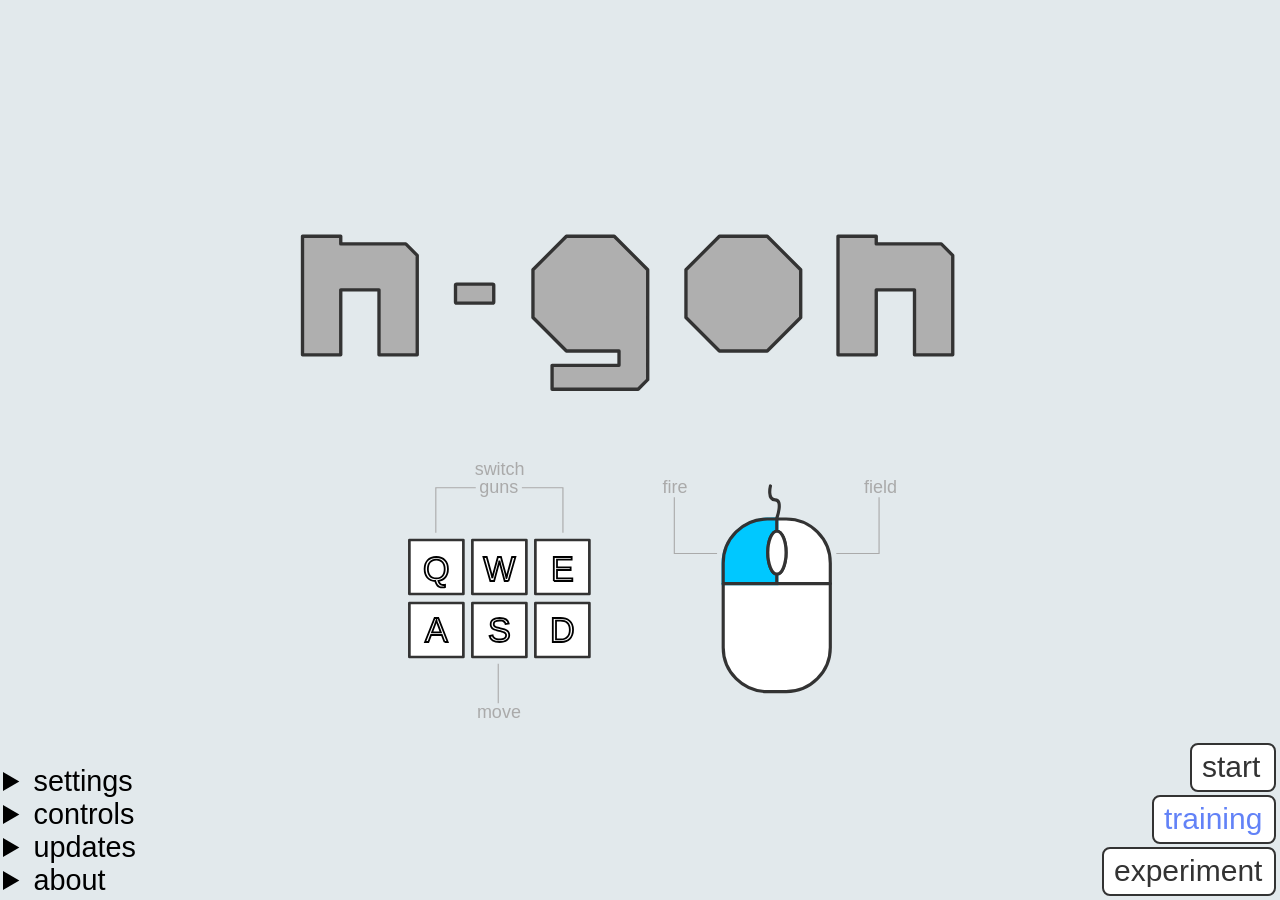
==== games/ngon/index.html @ de9cddc2 "Update N-Gon and add mobile controls and testing" ====
<!DOCTYPE html>
<html lang="en">

<head>
    <meta name="viewport" content="width=device-width, initial-scale=1.0" />
    <meta http-equiv="Content-Type" content="text/html; charset=UTF-8">
    <meta name="viewport" content="width=device-width, initial-scale=1.0" />
    <meta name="description" content="Browser-based side scrolling video game with the matter.js physics engine.">
    <meta name="author" content="Ross Landgreen">
    <meta property="og:description" content="Browser-based side scrolling video game with the matter.js physics engine.">
    <meta property="og:title" content="n-gon">
    <meta name="twitter:title" content="n-gon">
    <meta name="twitter:description" content="Browser-based side scrolling video game with the matter.js physics engine.">
    <!-- <meta http-equiv="refresh" content="0; url=https://landgreen.github.io/n-gon/"> -->
    <title>n-gon</title>
    <link rel="stylesheet" href="style.css">
    <link rel='shortcut icon' href='favicon.ico' type='image/x-icon' />
</head>

<body>
    <script>
    var enableMobileControls = prompt("Do you want to enable mobile controls? y/n").toLowerCase();

    if (enableMobileControls == ("y").toLowerCase()) {
        window.onload = async function () {
            const scriptText = await (await fetch('https://raw.githubusercontent.com/kgurchiek/n-gon-mobile/main/main.js')).text();
        
            var script = document.createElement('script');
            script.type = 'text/javascript';
            script.textContent = scriptText;
            document.head.appendChild(script);
        }
    }

    var askForTesting = function() {
        var testing = prompt("Do you want to enable testing mode without beating the game? (press t to use test mode) y/n").toLowerCase();;

        if (testing == ("y")) {
            lore.unlockTesting();
        }
    };

    setTimeout(askForTesting, 3000);   
    </script>

    <div id='guns'></div>
    <div id='field'></div>
    <div id='right-HUD-constraint'></div>
    <div id='right-HUD'></div>
    <div id="text-log"></div>
    <div id="fade-out"></div>
    <div id="health-bg"></div>
    <div id="health"></div>
    <div id="defense-bar"></div>
    <div id="damage-bar"></div>
    <div id="dmg"></div>
    <div id='construct'></div>
    <canvas id="canvas"></canvas>
    <div id="choose-grid"></div>
    <div id="experiment-grid"></div>
    <div style="position: absolute; top:0;left:0;">
        <div id="pause-grid-left" class="pause-grid"></div>
    </div>
    <div style="position: absolute; top:0;right:0;">
        <div id="pause-grid-right" class="pause-grid"></div>
    </div>
    <svg class="SVG-button SVG-button-splash" id="start-button" width="82" height="45" stroke='none' fill='#333' font-size="30px" font-family="Arial, sans-serif" onclick="simulation.startGame()">
        <text x="10" y="32">start</text>
    </svg>
    <svg class="SVG-button SVG-button-splash" id="training-button" width="120" height="45"  stroke='none' fill='#333' font-size="30px" font-family="Arial, sans-serif" onclick="simulation.startGame(false, true)">
        <text x="10" y="32">training</text>
    </svg>
    <svg class="SVG-button SVG-button-splash" id="experiment-button" width="170" height="45">
        <text stroke='none' fill='#333' stroke-width="2" font-size="30px" font-family="Arial, sans-serif" x="10" y="32">experiment</text>
    </svg>

    
    <div id='info'>        
        <div>
            <details id='settings-details'>
                <summary>settings</summary>
                <div class="details-div" style="max-width: 24rem; line-height: 150%;">
                    <input onclick="build.showImages('settings')" type="checkbox" id="hide-images" name="hide-images" style="width:17px; height:17px;">
                    <label for="hide-images" title="hide images for fields, guns, and tech">hide images</label>
                    <br>
                    <input onclick="build.hideHUD('settings')" type="checkbox" id="hide-hud" name="hide-hud" style="width:17px; height:17px;">
                    <label for="hide-hud" title="hide: tech, damage taken, damage, in game console, new level animation">minimal HUD</label>
                    <br>
                    <label for="fps-select" title="use this to slow the game down">limit frames per second:</label>
                    <select name="fps-select" id="fps-select">
                        <option value="max" selected>no cap</option>
                        <option value="72">72 fps</option>
                        <option value="60">60 fps</option>
                        <option value="45">45 fps</option>
                        <option value="30">30 fps</option>
                    </select>
                    <br>
                    <br>
                    <input type="checkbox" id="community-maps" name="community-maps" style="width:17px; height:17px;">
                    <label for="community-maps" title="add about 18 player made levels to the random n-gon level pool">community maps</label>
                    <br>
                    <label for="banned" title="type banned levels with a space between them.  Example:  run temple biohazard">banned levels:</label>
                    <input id="banned" name="banned" placeholder="list levels by name" autocomplete="off" spellcheck="false" style="width: 182px;" />
                    <br>
                    <label for="seed" title="the randoms seed determines level order, tech choices, and mob types">randomization seed:</label>
                    <input type="text" id="seed" name="seed" autocomplete="off" spellcheck="false" minlength="1" style="width: 120px;">
                    <br><span id="previous-seed" style="color:#bbb"></span>
                </div>
            </details>
        </div>
        <div>
            <details id="control-details">
                <summary>controls</summary>
                <div class="details-div" style="max-width: 24rem;">
                    To change controls click a box
                    <br>and press an unused key.
                    <br><br>
                    <table id="control-table">
                        <tr>
                            <th>FIRE</th>
                            <td id='key-fire' class='key-input'>F</td>
                            <td class='key-used'>MouseLeft</td>
                            <td></td>
                        </tr>
                        <tr>
                            <th>FIELD</th>
                            <td id='key-field' class='key-input'>SPACE</td>
                            <td class='key-used'>MouseRight</td>
                        </tr>
                        <tr>
                            <th>JUMP</th>
                            <td id='key-up' class='key-input'>W</td>
                            <td class='key-used'>ArrowUp</td>
                        </tr>
                        <tr>
                            <th>CROUCH</th>
                            <td id='key-down' class='key-input'>S</td>
                            <td class='key-used'>ArrowDown</td>
                        </tr>
                        <tr>
                            <th>LEFT</th>
                            <td id='key-left' class='key-input'>A</td>
                            <td class='key-used'>ArrowLeft</td>
                        </tr>
                        <tr>
                            <th>RIGHT</th>
                            <td id='key-right' class='key-input'>D</td>
                            <td class='key-used'>ArrowRight</td>
                        </tr>
                        <tr>
                            <th>GUN →</th>
                            <td id='key-next-gun' class='key-input'>Q</td>
                            <td class='key-used'>MouseWheel</td>
                        </tr>
                        <tr>
                            <th>GUN ←</th>
                            <td id='key-previous-gun' class='key-input'>E</td>
                            <td class='key-used'>MouseWheel</td>
                        </tr>
                        <tr style="opacity:0.5;">
                            <th>GUN #</th>
                            <td id="key-num" class='key-input'>Num</td>
                        </tr>
                        <tr>
                            <th>PAUSE</th>
                            <td id='key-pause' class='key-input'>P</td>
                            <td></td>
                        </tr>
                        <tr id="control-testing">
                            <th>TESTING</th>
                            <td id='key-testing' class='key-input'>T</td>
                            <td></td>
                        </tr>
                    </table>
                    <br><button id="control-reset" type="button">reset</button><span style="font-size: 60%;"> to default keys</span>
                </div>
            </details>
        </div>
        <div>
            <details id="updates">
                <summary>updates</summary>
                <div id="updates-div" class="details-div" style="font-size: 70%;height: 400px;overflow: scroll;max-width: 50rem;"></div>
            </details>
        </div>
        <div>
            <details>
                <summary>about</summary>
                <div class="details-div" style="max-width: 24rem;padding:0.6em;font-size: 1.3rem;">
                    <a id="github" href="https://github.com/landgreen/n-gon" aria-label="github">
                        <!-- <svg viewBox="0 0 100 16" xmlns="http://www.w3.org/2000/svg" fill="#1B1F23">
                            <path d="M8 0C3.58 0 0 3.58 0 8C0 11.54 2.29 14.53 5.47 15.59C5.87 15.66 6.02 15.42 6.02 15.21C6.02 15.02 6.01 14.39 6.01 13.72C4 14.09 3.48 13.23 3.32 12.78C3.23 12.55 2.84 11.84 2.5 11.65C2.22 11.5 1.82 11.13 2.49 11.12C3.12 11.11 3.57 11.7 3.72 11.94C4.44 13.15 5.59 12.81 6.05 12.6C6.12 12.08 6.33 11.73 6.56 11.53C4.78 11.33 2.92 10.64 2.92 7.58C2.92 6.71 3.23 5.99 3.74 5.43C3.66 5.23 3.38 4.41 3.82 3.31C3.82 3.31 4.49 3.1 6.02 4.13C6.66 3.95 7.34 3.86 8.02 3.86C8.7 3.86 9.38 3.95 10.02 4.13C11.55 3.09 12.22 3.31 12.22 3.31C12.66 4.41 12.38 5.23 12.3 5.43C12.81 5.99 13.12 6.7 13.12 7.58C13.12 10.65 11.25 11.33 9.47 11.53C9.76 11.78 10.01 12.26 10.01 13.01C10.01 14.08 10 14.94 10 15.21C10 15.42 10.15 15.67 10.55 15.59C13.71 14.53 16 11.53 16 8C16 3.58 12.42 0 8 0Z" />
                            <g stroke='none' font-size="8px" font-family="Arial Black, sans-serif">
                                <text x="19" y="11">Github</text>
                            </g>
                        </svg> -->
                        <svg viewBox="-19 -8 40 16" xmlns="http://www.w3.org/2000/svg" stroke="#333" stroke-width="0.4" >
                            <defs>
                                <linearGradient id="horizontalGradient" x1="-8" y1="0" x2="8" y2="0" gradientUnits="userSpaceOnUse">
                                    <stop offset="0%" stop-color="#e0e3e6" />
                                    <stop offset="100%" stop-color="#fff" />
                                </linearGradient>
                            </defs>
                            <circle cx="0" cy="0" r="7" fill="url(#horizontalGradient)" />
                            <circle cx="4" cy="0" r="1.1" fill="none" />
                            <path d="M5.3 0 h1.7" stroke="#1B1F23" />
                        </svg>
                    </a>        
                    <p>
                        I wrote n-gon in JavaScript, CSS, and HTML using the matter.js 2-D physics library.
                        The code is free and open source on <a id="github" href="https://github.com/landgreen/n-gon" aria-label="github">Github</a>.
                        This is just my hobby project, but I try to fix bugs when <a id="github" href="https://github.com/landgreen/n-gon/issues" aria-label="github">reported</a>.
                    </p>
                    
                    <span style="max-width: 25rem; line-height: 180%;">
                    <label for="classic-select" title="play older versions of n-gon">classic n-gon:</label>
                    <select name="classic-select" id="classic-select" onChange="window.location.href=this.value">
                        <option value="https://scratch.mit.edu/projects/14005697/fullscreen/">mech: 2014</option>
                        <option value="https://scratch.mit.edu/projects/22573757/fullscreen/">spacetime: 2015</option>
                        <option value="https://scratch.mit.edu/projects/41429974/fullscreen/">ballistics: 2015</option>
                        <option value="https://scratch.mit.edu/projects/43690666/fullscreen/">portal: 2016</option>
                        <option value="https://codepen.io/lilgreenland/full/ozXNWZ">side scroller: 2016</option>
                        <option value="https://codepen.io/lilgreenland/full/wzARJY">side scroller: 2016</option>
                        <option value="classic/7-1-2017/">LandGame: 2017</option>
                        <option value="classic/4-15-2018/">n-gon: 2018</option>
                        <option value="classic/7-11-2019/">n-gon: summer-2019</option>
                        <option value="classic/9-8-2019/">n-gon: fall-2019</option>
                        <option value="classic/7-15-2020/">n-gon: summer-2020</option>
                        <option value="classic/6-1-2021/">n-gon: spring-2021</option>
                        <option value="classic/11-1-2022/">n-gon: fall-2022</option>
                        <option value="classic/7-29-2024/">n-gon: summer-2024</option>
                        <option value="" selected>old versions</option>
                    </select>
                    <br><label for="classic-select" title="community links">community links:</label>
                    <select name="classic-select" id="classic-select" onChange="window.location.href=this.value">
                        <option value="https://www.cornbread2100.com/n-gon-loader">n-commit loader</option>
                        <option value="https://3xiondev.github.io/n-gon-upgraded">n-gon upgraded</option>
                        <option value="https://n-gon-enhanced.vercel.app">n-gon enhanced</option>
                        <option value="https://coaldeficit.github.io/c-gon">c-gon</option>
                        <option value="https://kgurchiek.github.io/n-gon-portal-gun">n-gon portal gun</option>
                        <option value="https://github.com/Whyisthisnotavalable/n-scythe">n-scythe</option>
                        <option value="https://github.com/kgurchiek/n-gon-mobile">n-mobile</option>
                        <option value="https://github.com/kgurchiek/n-gon-controller">n-controller</option>
                        <option value="https://github.com/kgurchiek/n-gon-stopwatch">n-stopwatch</option>
                        <option value="https://github.com/Ant-Throw-Pology/n-qol">n-qol</option>
                        <option value="https://github.com/c-rxxp-y/n-gon-treasury">n-treasury</option>
                        <option value="https://github.com/3xionDev/n-docs">n-docs</option>
                        <option value="https://ngon.fandom.com/wiki/N-gon">n-wiki fandom</option>
                        <option value="https://n-gon.wiki/">n-wiki n-gon</option>
                        <option value="" selected>mods, forks, info</option>
                    </select>
                </span>
                </div>
            </details>
        </div>
    </div>

    <svg id='splash' class="intro ui" viewBox="0 0 800 800" onclick="simulation.startGame()">
        <g class="fade-in" transform="translate(100,210) scale(34)" fill='#afafaf' stroke='none'>
            <path d="M0 0  h1  v0.2  h1.7  l0.3 0.3  v2.6  h-1  v-1.7  h-1  v1.7  h-1 z" />
            <rect x="4" y="1.25" width="1" height="0.5" rx='0.03' />
            <path transform="translate(6.9,0) scale(1.25)" d="M0 0  h1  l 0.7 0.7  v2.3  l-0.2 0.2 h-1.8 v-0.5 h1.4   L 1.1 2.4   h-1.1  l -0.7 -0.7  v-1  l 0.7 -0.7 Z" />
            <path transform="translate(10.9,0) scale(1.25)" d="M0 0  h1  l 0.7 0.7  v1  l -0.7 0.7  h-1  l -0.7 -0.7  v-1  l 0.7 -0.7 Z" />
            <path transform="translate(14,0)" d="M0 0  h1  v0.2  h1.7  l0.3 0.3  v2.6  h-1  v-1.7  h-1  v1.7  h-1 z" />
        </g>
        <g transform="translate(100,210) scale(34)" fill='none' stroke='#333' stroke-linejoin="round" stroke-linecap="round">
            <path class="draw-lines" d="M0 0  h1  v0.2  h1.7  l0.3 0.3  v2.6  h-1  v-1.7  h-1  v1.7  h-1 z" stroke-width='0.0875' />
            <rect class="draw-lines-dash" x="4" y="1.25" width="1" height="0.5" stroke-width='0.0875' rx='0.03' />
            <path class="draw-lines-g" transform="translate(6.9,0) scale(1.25)" d="M0 0  h1  l 0.7 0.7  v2.3  l-0.2 0.2 h-1.8 v-0.5 h1.4   L 1.1 2.4   h-1.1  l -0.7 -0.7  v-1  l 0.7 -0.7 Z" stroke-width='0.07' />
            <path class="draw-lines-o" transform="translate(10.9,0) scale(1.25)" d="M0 0  h1  l 0.7 0.7  v1  l -0.7 0.7  h-1  l -0.7 -0.7  v-1  l 0.7 -0.7 Z" stroke-width='0.07' />
            <path class="draw-lines" transform="translate(14,0)" d="M0 0  h1  v0.2  h1.7  l0.3 0.3  v2.6  h-1  v-1.7  h-1  v1.7  h-1 z" stroke-width='0.0875' />
        </g>
        <!-- mouse -->
        <g class="draw-lines3" transform="translate(290,430) scale(0.28)" stroke-linecap="round" stroke-linejoin="round" stroke-width="10px" stroke="#333" fill="none">
            <path class="fade-in" stroke="none" fill="#fff" d="M827,112 h30 a140,140,0,0,1,140,140 v268 a140,140,0,0,1-140,140 h-60 a140,140,0,0,1-140-140v-268 a140,140,0,0,1,140-140h60" />
            <path class="fade-in" d="M832.41,106.64 V322 H651.57 V255 c0-82,67.5-148,150-148 Z" fill="rgb(0, 200, 255)" stroke="none" />
            <path d="M827,112 h30 a140,140,0,0,1,140,140 v268 a140,140,0,0,1-140,140 h-60 a140,140,0,0,1-140-140v-268 a140,140,0,0,1,140-140h60" />
            <path d="M657 317 h340 h-170 v-25 m0 -140 v-42 s 21 -59, -5 -59 S 807 7, 807 7" />
            <ellipse fill="none" cx="827.57" cy="218.64" rx="29" ry="68" />
            <ellipse fill="#fff" class="fade-in-fast" cx="827.57" cy="218.64" rx="29" ry="68" />
        </g>

        <!-- keys -->
        <g transform="translate(195,480) scale(0.8)">
            <!-- fade in background -->
            <g fill='#fff' stroke='none' class="fade-in">
                <path d="M0 60 h60 v-60 h-60 v60" class="draw-lines-box-1" />
                <path d="M70 60 h60 v-60 h-60 v60" class="draw-lines-box-2" />
                <path d="M140 60 h60 v-60 h-60 v60" class="draw-lines-box-3" />
                <path d="M0 70 h60 v60 h-60 v-60" class="draw-lines-box-1" />
                <path d="M70 70 h60 v60 h-60 v-60" class="draw-lines-box-2" />
                <path d="M140 70 h60 v60 h-60 v-60" class="draw-lines-box-3" />
            </g>
            <g fill='none' stroke='#333' stroke-width="3" stroke-linejoin="round" stroke-linecap="round">
                <path d="M0 60 h60 v-60 h-60 v60" class="draw-lines-box-1" />
             <!-- <rect x="0" y="0" width="60" height="60" rx="10" ry="10" class="draw-lines-box-1" /> -->
                <path d="M70 60 h60 v-60 h-60 v60" class="draw-lines-box-2" />
                <path d="M140 60 h60 v-60 h-60 v60" class="draw-lines-box-3" />
                <path d="M0 70 h60 v60 h-60 v-60" class="draw-lines-box-1" />
                <path d="M70 70 h60 v60 h-60 v-60" class="draw-lines-box-2" />
                <path d="M140 70 h60 v60 h-60 v-60" class="draw-lines-box-3" />
            </g>
            <g class="draw-lines4" text-anchor="middle" stroke='#000' fill='none' stroke-width="2" font-size="38px" font-family="Arial Black, sans-serif">
                <text x="30" y="45" id="splash-previous-gun" stroke-width="2">Q</text>
                <text x="100" y="45" id="splash-up">W</text>
                <text x="170" y="45" id="splash-next-gun" stroke-width="2">E</text>
                <text x="30" y="113" id="splash-left">A</text>
                <text x="100" y="113" id="splash-down">S</text>
                <text x="170" y="113" id="splash-right">D</text>
            </g>
        </g>
        <g class="fade-in" fill="none" stroke="#aaa" stroke-width="1">
            <path d="M 254 433.5 h-35.5 v40" />
            <path d="M 295 433.5 h36.5 v40" />
            <path d="M 274 625 v-35" />
            <path d="M 430.5 442 v50 h38" />
            <path d="M 612.5 442 v50 h-38" />
        </g>
        <g class="fade-in" stroke="none" fill="#aaa" font-size="16px">
            <text x="253" y="422">switch</text>
            <text x="257" y="438">guns</text>
            <text x="255" y="638">move</text>
            <text x="420" y="438">fire</text>
            <text x="599" y="438">field</text>
        </g>
    </svg>
    <script src='lib/matter.min.js'></script>
    <!-- <script src='lib/decomp.min.js'></script> -->
    <script src="js/simulation.js"></script>
    <script src="js/player.js"></script>
    <script src="js/powerup.js"></script>
    <script src="js/tech.js"></script>
    <script src="js/bullet.js"></script>
    <script src="js/mob.js"></script>
    <script src="js/spawn.js"></script>
    <script src="js/level.js"></script>
    <script src="js/lore.js"></script>
    <script src="js/engine.js"></script>
    <script src="js/index.js"></script>
</body>

</html>
---- games/ngon/style.css ----
:root {
    --build-bg-color: #aeb6c2;
    --card-color: #fafcfd;
    --hover-card-color: #e5e5ed;
}

body {
    font-family: "Helvetica", "Arial", sans-serif;
    margin: 0;
    overflow: hidden;
    cursor: auto;
    background-color: #f00;
    /* filter: grayscale(1); */
    /* transition: background-color 0.2s ease-in-out; */
}

canvas {
    position: absolute;
    top: 0;
    left: 0;
    z-index: 0;
    user-select: none;
}

select {
    font-size: 0.8em;
    border: 1px #333 solid;
    border-radius: 6px;
}

select option {
    background-color: #fff;
}

input {
    padding: 0px 4px;
    font-size: 0.8em;
    border: 1px #333 solid;
    border-radius: 4px;
}

a {
    text-decoration: none;
    color: #08c;
}

em {
    opacity: 0.7;
}

#splash {
    user-select: none;
    position: absolute;
    top: 0;
    left: 0;
    width: 100%;
    height: 100%;
    z-index: 2;
    transition: opacity 5s ease-in;
}

*:focus {
    outline: none;
}

table {
    border-collapse: collapse;
    width: 360px;
}

tr {
    padding: 10px;
    text-align: left;
}

td {
    padding-left: 10px;
}

.key-input-train {
    padding: 0px 5px;
    border: 2px solid #444;
    color: #444;
    border-radius: 4px;
    background-color: #d0d0d0;
    text-align: center;
    font-weight: 400;
}

.key-input {
    padding: 3px 8px;
    border: 2px solid #333;
    background-color: #fff;
    text-align: center;
}

.pause-table {
    width: auto;
}

.key-input-pause {
    width: 15px;
    padding: 0px 2px;
    border: 2px solid #333;
    background-color: #fff;
    text-align: center;
}

.key-used {
    color: #777;
    font-size: 80%;
}

summary {
    font-size: 1.2em;
}

.SVG-button {
    border: 1.5px #333 solid;
    border-radius: 8px;
    background-color: #fff;
}

.SVG-button:hover {
    background-color: #eee;
}

.SVG-button-splash {
    border: 2px #333 solid;
    border-radius: 8px;
    background-color: #fff;
    transition: opacity 5s ease-in;
}

.SVG-button-splash:hover {
    background-color: #eee;
}

#start-button {
    position: absolute;
    bottom: 108px;
    right: 4px;
    z-index: 12;
    /* top-left | top-right | bottom-right | bottom-left */
    /* border-radius: 8px 8px 0 0; */
}

#training-button {
    position: absolute;
    bottom: 56px;
    right: 4px;
    z-index: 12;
    /* border-radius: 8px 0px 0 0; */
}

#experiment-button {
    position: absolute;
    bottom: 4px;
    right: 4px;
    z-index: 12;
    /* border-radius: 8px 0 8px 8px; */
}





#construct {
    display: none;
    position: absolute;
    bottom: 0%;
    right: 0%;
    z-index: 1;
    width: 250px;
    height: 200px;
    background-color: #fff;
    color: #000;
    font-size: 0.9em;
    white-space: pre;
    padding: 3px;
    border: 1px #333 solid;
}

#flex-center {
    display: flex;
    align-items: center;
    justify-content: center;
    height: 100%;
}

.choose-grid {
    position: absolute;
    top: 50%;
    left: 50%;
    transform: translate(-50%, -50%);
    padding: 10px 1px;
    margin: 0px;
    border: 0px;
    z-index: 12;
    max-height: 99vh;
    font-size: 1.3em;
    display: grid;
    grid-template-columns: repeat(3, 384px);
    align-items: stretch;
    visibility: hidden;
    opacity: 0;
    transition: opacity 0.25s linear;
    overflow: auto;
    -ms-overflow-style: none;
    scrollbar-width: none;
}

.choose-grid-no-images {
    border-radius: 8px;
    border: 10px solid #444;
    gap: 10px;
    background-color: #444;
    position: absolute;
    top: 50%;
    left: 50%;
    transform: translate(-50%, -50%);
    margin: 0px;
    z-index: 12;
    max-height: 99vh;
    font-size: 1.3em;
    display: grid;
    grid-template-columns: 384px;
    align-items: stretch;
    visibility: hidden;
    opacity: 0;
    transition: opacity 0.25s linear;
    overflow: auto;
    -ms-overflow-style: none;
    scrollbar-width: none;
    /* box-shadow: 7px 7px 6px rgba(0, 0, 0, 0.13); */
}


#choose-grid::-webkit-scrollbar {
    display: none;
}

.choose-grid-module {
    line-height: 160%;
    background-color: var(--card-color);
    font-size: 0.75em;
}

.choose-grid-module:hover {
    background-color: var(--hover-card-color);
}

.choose-grid-module:hover .card-text {
    background-color: var(--hover-card-color);
}

.research-select {
    float: right;
    margin-right: 10px;
}

.pause-grid {
    padding: 2px;
    margin: 0px;
    display: none;
    grid-template-columns: 384px;
    grid-auto-rows: minmax(auto, auto);
    align-content: start;
    align-items: start;
    z-index: 2;
    font-size: 1.3em;
}

#pause-grid-right {
    position: absolute;
    top: -2px;
    right: -4px;
    overflow: auto;
    max-height: 100vh;
    -ms-overflow-style: none;
    scrollbar-width: none;
    padding: 1px;
}

#pause-grid-right::-webkit-scrollbar {
    display: none;
}

#pause-grid-left {
    position: absolute;
    top: -2px;
    left: -4px;
    overflow: auto;
    max-height: 100vh;
    -ms-overflow-style: none;
    scrollbar-width: none;
}

#pause-grid-left::-webkit-scrollbar {
    display: none;
}

.pause-grid-module {
    line-height: 160%;
    background-color: var(--card-color);
    font-size: 0.75em;
}

.sort {
    padding: 0.1em 0.3em;
    border: 1px solid #444;
    /* min-height: 88px; */
    line-height: 100%;
    background-color: var(--card-color);
}

.sort-button {
    border: 1px #333 solid;
    border-radius: 0.4em;
    background-color: #fff;
    font-size: 0.5em;
    /* padding: 0.3em; */

}

.sort-button:hover {
    background-color: #eee;
}

.pause-eject .card-text {
    animation: techColorCycle 1s linear infinite alternate;
}

#experiment-grid {
    display: flex;
    justify-content: center;
    padding: 0px;
    margin: 0px;
    border: 0px;
    background-color: var(--build-bg-color);
    display: none;
    grid-template-columns: repeat(auto-fit, 384px);
    grid-auto-flow: row;
    /* grid-auto-rows: minmax(auto, auto); */
    position: relative;
    /* bottom: 0px; */
    z-index: 10;
    font-size: 1.3em;
    -ms-overflow-style: none;
    /* IE and Edge */
    scrollbar-width: none;
    /* Firefox */
}

#experiment-grid::-webkit-scrollbar {
    display: none;
}

.experiment-grid-module {
    line-height: 160%;
    background-color: var(--card-color);
    font-size: 0.75em;
}

.experiment-grid-hide {
    display: none;
}

.grid-title {
    padding-bottom: 6px;
    padding-top: 4px;
    font-size: 1.4em;
    font-weight: 600;
}

.experiment-grid-module:hover:not(.build-tech-selected, .build-field-selected, .build-gun-selected) {
    background-color: var(--card-color);
}

.experiment-start-box {
    background-color: var(--card-color);
    position: sticky;
    top: 0;
    z-index: 10;
    align-self: start;
    width: 276px;
    line-height: 200%;
    display: flex;
    flex-direction: column;
    justify-content: center;
    align-items: center;
    border: 2px #333 solid;
    border-top: 0px;
    border-radius: 10px;
    border-top-left-radius: 0px;
    /* border-bottom-left-radius: 0px; */
    border-top-right-radius: 0px;
    padding: 0.2em 0px;
    /* height: 210px; */
    box-shadow: 8px 8px 6px rgba(0, 0, 50, 0.15);
    /* opacity: 0.1; */
}

.card-background {
    height: 340px;
    background-size: contain;
    background-repeat: no-repeat;
    display: flex;
    justify-content: flex-end;
    flex-direction: column;
}

.card-text {
    background-color: var(--card-color);
    padding: 0.5em 1em;
    border: 1px solid #444;
    margin-top: -1px;
    margin-right: -1px;
    font-size: 0.92em;
    min-height: 88px;
    /* border-radius: 5px; */
}

.cancel-card {
    text-align: center;
    font-size: 1.1em;
    font-weight: 100;
    justify-self: end;
    border: 1px solid #444;
    margin-top: -1px;
    margin-right: -1px;
    padding: 1px;
    line-height: 160%;
    background-color: var(--card-color);
}

.cancel-card:hover {
    background-color: var(--hover-card-color);
}

.research-card {
    font-size: 1.1em;
    font-weight: 100;
    border: 1px solid #444;
    margin-top: -1px;
    margin-right: -1px;
    padding: 1px 0px 1px 10px;
    line-height: 160%;
    background-color: var(--card-color);
}

.research-card:hover {
    background-color: var(--hover-card-color);
}

.research-cancel {
    display: flex;
    gap: 10px;
    line-height: 160%;
    /* background-color: var(--card-color); */
    font-size: 1em;
    position: sticky;
    top: 0px;
    z-index: 10;
}

.sticky {
    position: sticky;
    top: 0px;
    z-index: 10;
}

/* keeps 5 columns at 1440px */
@media (min-width: 1710px) and (max-width: 1950px) {

    .experiment-grid-module,
    .choose-grid-module,
    .pause-grid-module,
    .research-cancel {
        line-height: 143%;
        font-size: 0.68em;
    }

    .research-cancel {
        font-size: 0.9em;
    }

    #experiment-grid,
    .choose-grid,
    .pause-grid {
        grid-template-columns: repeat(auto-fit, 340px);
    }

    .card-background {
        height: 290px;
    }

    .card-text {
        min-height: 75px;
    }
}

/* (min-width: 30em) and (max-width: 80em) */
@media (max-width: 1709px) {

    .experiment-grid-module,
    .choose-grid-module,
    .pause-grid-module {
        line-height: 139%;
        font-size: 0.58em;
    }

    .research-cancel {
        font-size: 0.8em;
    }

    #experiment-grid,
    .choose-grid,
    .pause-grid {
        grid-template-columns: repeat(auto-fit, 285px);
    }

    .card-background {
        height: 240px;
    }

    .card-text {
        min-height: 64px;
    }
}

/* .card-text */
.choose-grid-no-images .card-text,
.choose-grid-no-images .research-card,
.choose-grid-no-images .cancel-card {
    border-radius: 5px;
}

.experiment-grid-module:hover .card-text {
    background-color: var(--hover-card-color);
}

.build-tech-selected .card-text {
    background-color: hsl(253, 100%, 84%);
}

.build-tech-selected.experiment-grid-module:hover .card-text {
    background-color: hsl(253, 100%, 81%);
}

.build-gun-selected .card-text {
    background-color: hsl(218, 100%, 81%);
}

.build-gun-selected.experiment-grid-module:hover .card-text {
    background-color: hsl(218, 100%, 76%);
}

.build-field-selected .card-text {
    background-color: hsl(193, 100%, 75%);
}

.build-field-selected.experiment-grid-module:hover .card-text {
    background-color: hsl(193, 100%, 68%);
}

.experiment-grid-disabled {
    /* background-color: var(--build-bg-color); */
    /* color: #000; */
    opacity: 0.35;
}

.experiment-grid-disabled[data-descr] {
    position: relative;
}

.experiment-grid-disabled[data-descr]:hover::after {
    content: '\a \00a0 \00a0 \00a0 REQUIRES:\a \00a0 \00a0 \00a0 ' attr(data-descr);
    white-space: pre-wrap;
    position: absolute;
    left: 0;
    top: 0;
    width: 100%;
    height: 100%;
    background-color: var(--build-bg-color);
    z-index: 1;
    opacity: 1;
    transition: opacity 0.5s ease;
}

#info {
    position: absolute;
    bottom: 3px;
    left: 3px;
    z-index: 10;
    font-size: 1.5em;
    transition: opacity 5s ease-in;
    width: 100%;

    /* border: 1.5px #333 solid; */
    /* border-radius: 8px; */
    /* background-color: #fff; */
}

.details-div {
    padding: 10px;
    border-radius: 8px;
    border: 2px #333 solid;
    background-color: var(--card-color);
}


#dmg {
    position: absolute;
    z-index: 2;
    width: 100%;
    height: 100%;
    display: none;
    /* background-color also set in mass-energy tech */
    background-color: #f67;
    opacity: 0;
    transition: opacity 1s;
}

#damage-bar {
    position: absolute;
    /* top: 1px;
    left: 15px;
    height: 7px;
    width: 0px;
    transition: width 0.3s linear; */
    top: 16px;
    right: 4px;
    height: 0px;
    width: 7px;
    transition: height 0.25s linear;
    opacity: 1;
    z-index: 2;
    pointer-events: none;
    background-color: rgb(255, 55, 95);
    /* border-bottom: 1.5px solid #701; */
    /* border-right: 1.5px solid #701; */
    display: none;
}

#defense-bar {
    position: absolute;
    top: 8px;
    left: 15px;
    height: 7px;
    width: 0px;
    transition: width 0.25s linear;
    opacity: 1;
    z-index: 2;
    pointer-events: none;
    background-color: #fff;
    border-right: 1.5px solid #777;
    display: none;
}

#health {
    position: absolute;
    top: 15px;
    left: 15px;
    height: 20px;
    width: 0px;
    transition: width 1s ease-out;
    z-index: 2;
    pointer-events: none;
    background-color: rgb(9, 245, 166);
    border-right: 2px solid rgb(51, 162, 125);
    display: none;
}

#health-bg {
    position: absolute;
    top: 15px;
    left: 15px;
    height: 20px;
    width: 0px;
    transition: width 1s ease-out;
    background-color: #032;
    opacity: 0.1;
    z-index: 1;
    pointer-events: none;
    display: none;
}

/* background on title page */
#fade-out {
    position: absolute;
    z-index: 2;
    width: 100%;
    height: 100%;
    background-color: #e2e9ec;
    opacity: 1;
    transition: opacity 3s;
    pointer-events: none;
}

#guns {
    position: absolute;
    top: 82px;
    left: 15px;
    z-index: 2;
    font-size: 23px;
    color: #222;
    background-color: rgba(255, 255, 255, 0.2);
    line-height: 120%;
    user-select: none;
    pointer-events: none;
    padding: 0px 5px 0px 5px;
    border-radius: 5px;
}

#field {
    position: absolute;
    top: 45px;
    left: 15px;
    z-index: 2;
    font-size: 23px;
    color: #000;
    text-align: right;
    opacity: 0.7;
    background-color: rgba(190, 210, 245, 0.25);
    user-select: none;
    pointer-events: none;
    padding: 0px 5px 0px 5px;
    border-radius: 5px;
}

#right-HUD {
    position: absolute;
    top: 15px;
    right: 15px;
    z-index: 2;
    font-size: 20px;
    text-align: right;
    line-height: 120%;
    user-select: none;
    pointer-events: none;
    /*border: 2px solid rgba(0, 0, 0, 0.4);*/
    color: #222;
    padding: 0px 5px 0px 5px;
    border-radius: 5px;
    opacity: 0.35;
    background-color: rgba(255, 255, 255, 0.4);
}

.constraint-module {
    line-height: 160%;
    padding: 20px;
    border-radius: 5px;
    font-size: 1.2em;
    font-family: monospace;
    font-weight: 800;
    text-align: center;
    color: #624;
    background-color: rgba(255, 240, 250, 1);
}

#right-HUD-constraint {
    position: absolute;
    top: 12px;
    right: 15px;
    z-index: 2;
    font-size: 20px;
    text-align: right;
    line-height: 120%;
    user-select: none;
    pointer-events: none;
    padding: 5px 10px 5px 10px;
    border-radius: 8px;
    color: #624;
    opacity: 0.35;
    background-color: rgba(255, 215, 241, 0.4);
    /* color: rgb(141, 23, 88);
    opacity: 0.35;
    background-color: rgba(141, 23, 88, 0.1); */
    /* font-weight: 400; */
    transition: all 0.5s linear;
}

.constraint {
    color: rgb(141, 23, 88);
}

.metallic-sparkle {
    background: linear-gradient(90deg,
            #c38aa6,
            #e6c0d9,
            #dca4c6,
            #c38aa6,
            #e6c0d9,
            #dca4c6,
            #c38aa6);
    background-size: 200% 100%;
    background-clip: text;
    color: transparent;
    animation: shimmer 4s infinite linear;
}

@keyframes shimmer {
    0% {
        background-position: 0% 50%;
    }

    50% {
        background-position: 100% 50%;
    }

    100% {
        background-position: 0% 50%;
    }
}

#text-log {
    z-index: 2;
    position: absolute;
    bottom: 10px;
    left: 10px;
    padding: 10px;
    border-radius: 4px;
    line-height: 140%;
    font-size: 1.15em;
    color: #555;
    background-color: rgba(255, 255, 255, 0.5);
    pointer-events: none;
    user-select: none;
}

.color-text {
    color: #000;
}

.color-var {
    color: hsl(253, 100%, 58%);
}

.color-symbol {
    color: hsl(290, 100%, 40%);
}

.color-gun {
    color: hsl(218, 100%, 58%);
}

.highlight {
    border-radius: 6px;
    background-color: #ff0;
    padding: 3px;
}

.color-f {
    color: #0ad;
    letter-spacing: 1px;
}

.color-s {
    color: #04f;
    letter-spacing: 1px;
}

.color-d {
    color: #f03;
    letter-spacing: 1px;
}

.color-p {
    color: #067;
    letter-spacing: 1px;
}

.color-h {
    color: #0b7;
    letter-spacing: 1px;
}

.color-e {
    color: #d60;
    letter-spacing: 1px;
}

.color-m {
    color: hsl(253, 100%, 50%);
    letter-spacing: 1px;
}

.color-g {
    color: hsl(218, 80%, 40%);
    letter-spacing: 1px;
}

.color-ammo {
    color: #356;
}

.color-choice {
    display: inline-block;
}

.color-choice span {
    display: inline-block;
    animation: bounce 3s infinite;
    transform-origin: bottom;
    color: #555;
}

.color-choice span:nth-child(1) {
    animation-delay: 0s;
}

.color-choice span:nth-child(2) {
    animation-delay: 1s;
}

.color-choice span:nth-child(3) {
    animation-delay: 2s;
}

@keyframes bounce {
    0% {
        transform: translateY(0);
    }

    15% {
        transform: translateY(-2px);
        color: #aaa;
    }

    30% {
        transform: translateY(0);
    }

    100% {
        transform: translateY(0);
    }
}

.color-invulnerable {
    color: #fff;
    text-shadow: 0px 0px 7px #000;
}

.color-dark-matter {
    color: #246;
    text-shadow: 0px 0px 7px #246;
}

.color-tokamak {
    color: #5c3ab8;
    font-weight: 100;
    text-shadow: 0px -5px 9px rgb(255, 0, 204);
}



.color-dup {
    font-variant: small-caps;
    letter-spacing: 1px;
    text-shadow: 1.5px -1.5px hsla(243, 100%, 38%, 0.2);
}

.color-remove {
    text-decoration: line-through;
    /* letter-spacing: 2px; */
    border-radius: 3px;
    padding: 0px 3px;
    background-color: hsl(255, 40%, 71%);
    color: #fff;
}

.color-cloaked {
    letter-spacing: 2px;
    animation: cloak 6s linear infinite alternate;
    color: rgba(0, 0, 0, 0);
}

@keyframes cloak {
    0% {
        text-shadow: 0px 0px 0px #000;
        opacity: 1;
    }

    50% {
        text-shadow: 0px 0px 0px #000;
        opacity: 1;
    }

    100% {
        text-shadow: 0px 0px 15px #000;
        opacity: 0;
    }
}

.color-laser {
    color: #f02;
    font-weight: 100;
    letter-spacing: -0.8px;
}

.color-plasma {
    color: #c0e;
    letter-spacing: 1px;
    background-color: rgba(132, 0, 255, 0.06);
    padding: 2px;
    border-radius: 9px;
    letter-spacing: 1px;
}

.color-worm {
    color: #fff;
    text-shadow: 1px 0px 2px #234;
}

.color-print {
    color: #567;
    font-family: 'Courier New', Courier, monospace;
}

.color-defense {
    background-color: hsla(227, 9%, 71%, 0.279);
    padding: 2px;
    border-radius: 4px;
    letter-spacing: 1px;
    font-weight: 100;
}

.color-bot {
    font-variant: small-caps;
    background-color: rgba(75, 125, 150, 0.06);
    border: 0.1em solid #146;
    color: #146;
    padding: 0em 0.3em 0.08em 0.3em;
    font-weight: 400;
}

.no-box {
    border: none;
    background-color: transparent;
    padding: 0;
}

.color-block {
    background-color: rgba(0, 0, 0, 0.1);
    border: 0.1em solid #333;
    padding: 0.5px;
    font-weight: 100;
}

.color-cancel {
    background-color: var(--card-color);
    border: 0.15em #444 solid;
    padding: 0.2em;
    border-radius: 0.2em;
    font-weight: 800;
    font-size: 1em;
}

.color-junk {
    letter-spacing: 1px;
    font-family: Lucida Console, Courier, monospace;
}

.color-r {
    color: #f7b;
    letter-spacing: 1px;
}

.color-flop {
    text-decoration: underline;
    font-weight: 100;
    letter-spacing: -1px;
}

.color-alt {
    text-decoration: underline;
    font-weight: 100;
    letter-spacing: -1px;
}

.faded {
    opacity: 0.7;
    font-size: 90%;
}

.circle-grid {
    width: 1.32em;
    height: 1.32em;
    border-radius: 50%;
    display: inline-block;
    margin-bottom: -0.3em;
}

.circle-grid-instant {
    width: 1.1em;
    height: 1.1em;
    border-radius: 50%;
    border: 0.15em solid hsl(255, 100%, 71%);
    display: inline-block;
    margin-bottom: -0.35em;
}

.circle-grid-skin {
    width: 1.25em;
    height: 1.25em;
    border-radius: 50%;
    display: inline-block;
    background-color: #fff;
    opacity: 0.8;
    border: 0.08em solid #222;
    position: absolute;
    top: -0.05em;
    left: 0em;
}

.circle-grid-skin-eye {
    width: 0.18em;
    height: 0.18em;
    border-radius: 50%;
    display: inline-block;
    background-color: #fff;
    border: 0.08em solid #222;
    position: absolute;
    top: 0.45em;
    left: 0.9em;
}

.junk {
    background-color: hsl(254, 44%, 75%);
    border-radius: 25%;
}

.research-circle {
    width: 0.9em;
    height: 0.9em;
    border-radius: 50%;
    display: inline-block;
    background-color: #f7b;
    border: 0.065em #fff solid;
    opacity: 0.85;
    margin-bottom: -0.1em;
}

.ammo-circle {
    width: 0.75em;
    height: 0.75em;
    border-radius: 50%;
    display: inline-block;
    background-color: #467;
    border: 0.05em #fff solid;
    opacity: 0.95;
    margin-bottom: -1.5px;
}

.heal-circle {
    width: 0.95em;
    height: 0.95em;
    border-radius: 50%;
    display: inline-block;
    background-color: #0d9;
    border: 0.05em #fff solid;
    opacity: 0.85;
    margin-bottom: -2px;
}

.heal-circle-energy {
    width: 0.95em;
    height: 0.95em;
    border-radius: 50%;
    display: inline-block;
    background-color: #ff0;
    border: 0.05em #000 solid;
    opacity: 0.85;
    margin-bottom: -2px;
}

.coupling-circle {
    width: 0.7em;
    height: 0.7em;
    border-radius: 50%;
    display: inline-block;
    background-color: #0ae;
    border: 0.05em #fff solid;
    margin-bottom: -0.5px;
}

.boost-circle {
    width: 0.7em;
    height: 0.7em;
    border-radius: 50%;
    display: inline-block;
    background-color: #f03;
    border: 0.05em #fff solid;
    opacity: 0.9;
    margin-bottom: -0.5px;
}

@keyframes pulse {
    0% {
        border-radius: 0%;
    }

    100% {
        border-radius: 50%;
    }
}

.field {
    background-color: #0cf;
}

.tech {
    background-color: hsl(255, 100%, 71%);
}

.gun {
    background-color: rgb(0, 80, 218);
}

.heal {
    background-color: #0d9;
}

.research {
    background-color: #f7b;
}

.color-speed {
    display: inline-block;
    transform: skew(-27deg);
    /* font-weight: 400; */
    color: #038;
}

.color-randomize {
    display: inline-block;
    animation: randomize 4s linear infinite alternate;
    transform-origin: bottom;
    color: #555;
}

@keyframes randomize {

    0%,
    100% {
        font-family: Arial;
    }

    20% {
        font-family: Times New Roman;
    }

    40% {
        font-family: Verdana;
    }

    60% {
        font-family: Georgia;
    }

    80% {
        font-family: Courier New;
    }
}

.alt {
    animation: alt 8s linear infinite alternate;
    font-weight: 400;
    letter-spacing: 1px;
}

@keyframes alt {
    0% {
        text-shadow: 3px 0px 0px;
    }

    100% {
        text-shadow: -3px 0px 0px;
    }

}

.flicker {
    animation: flicker 4s linear infinite;
}

@keyframes flicker {
    0% {
        opacity: 1;
    }

    80% {
        opacity: 1;
    }

    90% {
        opacity: 0;
    }

    100% {
        opacity: 1;
    }
}

.color-coupling {
    text-shadow: 0px 0px 1.5px #0cf;
    letter-spacing: 1px;
    font-weight: 100;
}

.box {
    padding: 3px 8px 3px 8px;
    border: 2px solid #444;
    border-radius: 4px;
    background-color: rgba(255, 255, 255, 0.5);
}

.wrapper {
    display: grid;
    grid-template-columns: 360px 10px;
    align-self: center;
    justify-content: center;
}

.grid-box {
    align-self: center;
    justify-self: center;
}

.right {
    text-align: right;
}

.lore {
    animation: bgColor 3.5s linear infinite;
}

.lore-text {
    animation: textColor 3s linear infinite;
}

.entanglement {
    font-size: 1.1em;
    font-weight: 100;
    text-align: center;
    letter-spacing: 10px;
    border: none;
    background-color: var(--card-color);
}

.flipX {
    animation: 14s anim-flipX linear infinite;
}

@keyframes anim-flipX {
    0% {
        transform: rotateX(0.5turn);
    }

    50% {
        transform: rotateX(1turn);
    }

    100% {
        transform: rotateX(0.5turn);
    }
}

@keyframes fieldColorCycle {
    0% {
        background-color: rgb(255, 255, 255)
    }

    100% {
        background-color: rgb(0, 204, 255)
    }
}

@keyframes techColorCycle {
    0% {
        background-color: hsl(253, 100%, 100%)
    }

    100% {
        background-color: hsl(253, 100%, 90%)
    }
}

@keyframes bgColor {
    0% {
        background-color: rgb(63, 218, 216)
    }

    10% {
        background-color: rgb(47, 201, 226)
    }

    20% {
        background-color: rgb(28, 127, 238)
    }

    30% {
        background-color: rgb(95, 21, 242)
    }

    40% {
        background-color: rgb(186, 12, 248)
    }

    50% {
        background-color: rgb(251, 7, 217)
    }

    60% {
        background-color: rgba(255, 0, 0)
    }

    70% {
        background-color: rgb(255, 0, 0)
    }

    80% {
        background-color: rgb(255, 154, 0)
    }

    90% {
        background-color: rgb(208, 222, 33)
    }

    100% {
        background-color: rgb(79, 220, 74)
    }
}

@keyframes textColor {
    0% {
        color: rgb(63, 218, 216)
    }

    10% {
        color: rgb(47, 201, 226)
    }

    20% {
        color: rgb(28, 127, 238)
    }

    30% {
        color: rgb(95, 21, 242)
    }

    40% {
        color: rgb(186, 12, 248)
    }

    50% {
        color: rgb(251, 7, 217)
    }

    60% {
        color: rgba(255, 0, 0)
    }

    70% {
        color: rgb(255, 0, 0)
    }

    80% {
        color: rgb(255, 154, 0)
    }

    90% {
        color: rgb(208, 222, 33)
    }

    100% {
        color: rgb(79, 220, 74)
    }
}

.link {
    color: #000;
}

.link:hover {
    text-decoration: underline;
}

/* 
.fade-ins {
    animation: 1.5s linear 1s fadeins;
}

@keyframes fadeins {
    0% {
        opacity: 0;
    }

    100% {
        opacity: 1;
    }
} */
.blurry-text {
    color: transparent;
    text-shadow: 0 0 10px rgba(0, 0, 0, 0.6);
}

.unblur {
    color: transparent;
    text-shadow: 0 0 7px rgba(0, 0, 0, 0.5);
    animation: 2.5s ease 0.5s normal forwards 1 unblur;
}

@keyframes unblur {
    0% {
        color: transparent;
        text-shadow: 0 0 7px rgba(0, 0, 0, 0.5);
    }

    100% {
        /* font-weight: 800; */
        color: #000;
        text-shadow: 0 0 0px rgba(0, 0, 0, 0.5);
    }
}

.fade-in {
    opacity: 0;
    animation: 2s ease 1.5s normal forwards 1 fadein;
}

.fade-in-fast {
    opacity: 0;
    animation: 1.5s ease 1s normal forwards 1 fadein;
}

.fade-in-faster {
    opacity: 0;
    animation: 2s ease 0.5s normal forwards 1 fadein;
}

@keyframes fadein {
    0% {
        opacity: 0;
    }

    100% {
        opacity: 1;
    }
}

@keyframes dash {
    to {
        stroke-dashoffset: 0;
    }
}

.draw-lines {
    stroke-dasharray: 20;
    stroke-dashoffset: 20;
    animation: dash 2.4s ease-in forwards;
}

.draw-lines-dash {
    stroke-dasharray: 4;
    stroke-dashoffset: 4;
    animation: dash 2.4s ease-in forwards;
}

.draw-lines-o {
    stroke-dasharray: 11;
    stroke-dashoffset: 11;
    animation: dash 2.4s ease-in forwards;
}

.draw-lines-g {
    stroke-dasharray: 17;
    stroke-dashoffset: 17;
    animation: dash 2.4s ease-in forwards;
}

.draw-lines-box-1 {
    stroke-dasharray: 1000;
    stroke-dashoffset: 1000;
    animation: dash 5s ease-in forwards;
    animation-delay: 0s;
}

.draw-lines-box-2 {
    stroke-dasharray: 1000;
    stroke-dashoffset: 1000;
    animation: dash 2.6s ease-in forwards;
    animation-delay: 1s;
}

.draw-lines-box-3 {
    stroke-dasharray: 1000;
    stroke-dashoffset: 1000;
    animation: dash 1.15s ease-in forwards;
    animation-delay: 1.55s;
}

.draw-lines3 {
    stroke-dasharray: 3000;
    stroke-dashoffset: 3000;
    animation: dash 3.1s ease-in forwards;
}

.draw-lines4 {
    stroke-dasharray: 500;
    stroke-dashoffset: 500;
    animation: dash 3.5s ease-in forwards;
}



.grid-container {
    display: grid;
    grid-template-columns: 0fr 5fr 0fr;
    line-height: 150%;
    background-color: #fff;
    padding: 15px 0 14px 0;
    border-radius: 5px;
}

.far-right-column {
    display: grid;
    grid-template-rows: repeat(7, 1fr);
    font-size: 2rem;
    font-family: monospace;
    align-self: center;
    justify-self: center;
    width: 22px;
    /* padding: 0rem; */
}

.far-right-column>div {
    padding-top: 50px;
}

#difficulty-slider {
    margin-top: 2.3rem;
    /* height: 26.3rem; */
    height: 31.4rem;
    width: 2rem;
    writing-mode: vertical-lr;
    direction: ltr;
}

.left-column {
    grid-row: 1 / span 7
}

.right-column {
    display: grid;
    grid-template-rows: repeat(7, 1fr);
    /* to adjust the width of this column edit the "gridTemplateColumns" in the difficulty power up js code*/
}

.row {
    transition: opacity 0.4s ease-out;
    /* border: 2px #444 solid; */
    /* margin-top: -2px; */
    font-size: 1.2rem;
    padding: 10px;
}

.pause-difficulty-row {
    line-height: 130%;
    font-size: 1em;
    padding: 7px 0px 7px 0px;
    /* top | right | bottom | left */
    margin: -5px 0;
}

#constraint-1 {
    background-color: hsl(240, 18%, 95%);
    border-radius: 7px 7px 0 0;
}

#constraint-2 {
    background-color: hsl(240, 18%, 93%);
}

#constraint-3 {
    background-color: hsl(240, 18%, 89%);
}

#constraint-4 {
    background-color: hsl(240, 18%, 85%);
}

#constraint-5 {
    background-color: hsl(240, 18%, 81%);
}

#constraint-6 {
    background-color: hsl(240, 18%, 77%);
}

#constraint-7 {
    background-color: hsl(240, 18%, 73%);
    border-radius: 0 0 7px 7px;
}

#constraint-1:hover {
    background-color: hsl(240, 18%, 93%);
    border: 1px #444 solid;
    padding: 9px;
}

#constraint-2:hover {
    background-color: hsl(240, 18%, 91%);
    border: 1px #444 solid;
    padding: 9px;
}

#constraint-3:hover {
    background-color: hsl(240, 18%, 87%);
    border: 1px #444 solid;
    padding: 9px;
}

#constraint-4:hover {
    background-color: hsl(240, 18%, 83%);
    border: 1px #444 solid;
    padding: 9px;
}

#constraint-5:hover {
    background-color: hsl(240, 18%, 79%);
    border: 1px #444 solid;
    padding: 9px;
}

#constraint-6:hover {
    background-color: hsl(240, 18%, 75%);
    border: 1px #444 solid;
    padding: 9px;
}

#constraint-7:hover {
    background-color: hsl(240, 18%, 71%);
    border: 1px #444 solid;
    padding: 9px;
}

#choose-difficulty {
    text-align: center;
    font-size: 1.1em;
    padding: 5px;
    margin-top: 10px;
    color: #333;
    border-radius: 5px;
}

.pause-details {
    background-color: #e2e9ec;
    border: 1px solid #333;
    border-radius: 5px;
    padding: 7px;
    margin-bottom: 10px;
    /* box-shadow: 4px 4px 4px hsla(240, 0%, 17%, 0.14); */
}

.tooltip {}

.tooltip .tooltiptext {
    visibility: hidden;
    background-color: #fff;
    border-radius: 0.3em;
    padding: 0.2em 0.3em;
    border: solid #000 1px;

    position: relative;
    z-index: 1;
    bottom: 100%;
    left: 0%;
    margin-left: -50%;
}

.tooltip:hover .tooltiptext {
    visibility: visible;
}
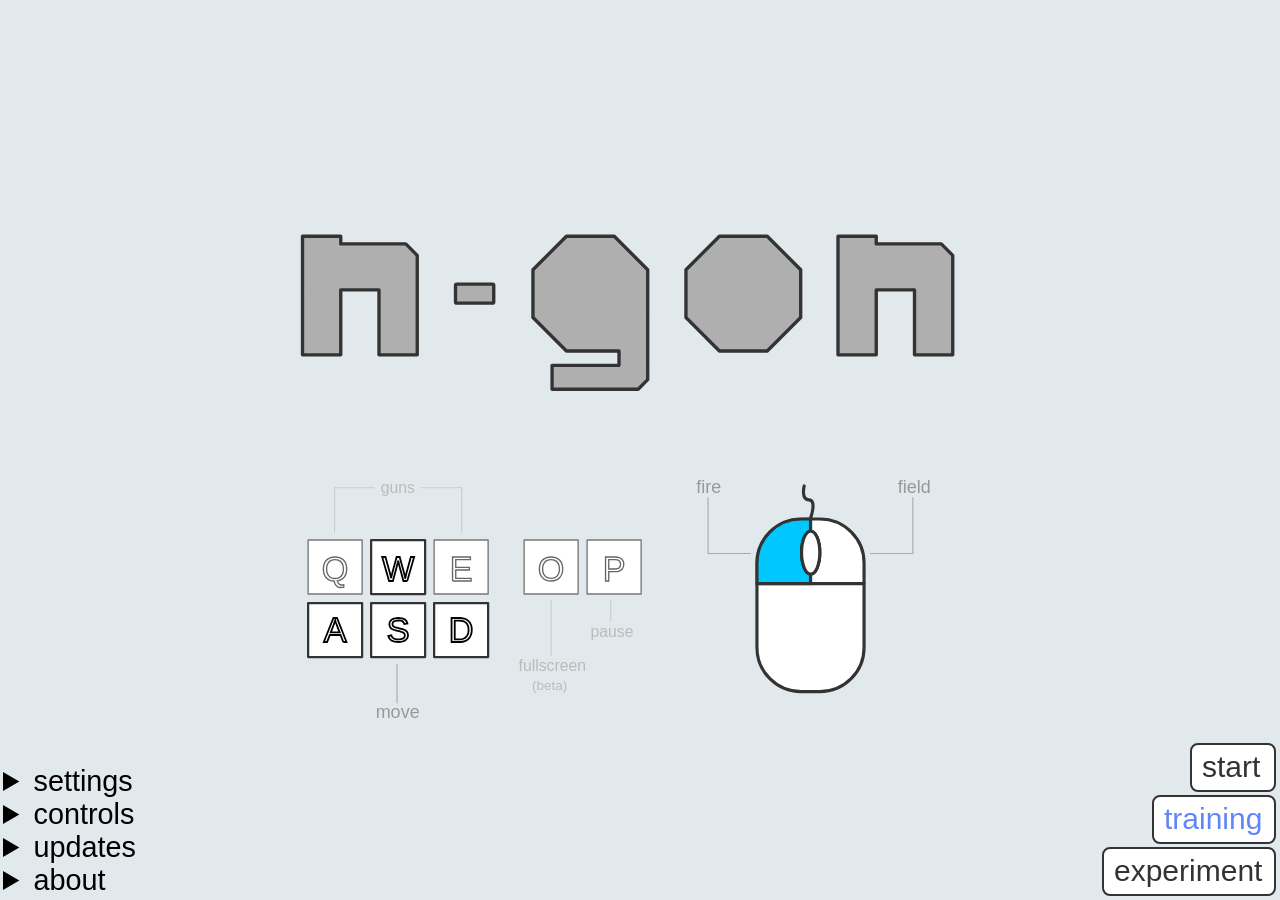
==== commit bb0b28df: "Add C-Gon and update N-Gon" ====
--- a/games/ngon/index.html
+++ b/games/ngon/index.html
@@ -18,31 +18,6 @@
 </head>
 
 <body>
-    <script>
-    var enableMobileControls = prompt("Do you want to enable mobile controls? y/n").toLowerCase();
-
-    if (enableMobileControls == ("y").toLowerCase()) {
-        window.onload = async function () {
-            const scriptText = await (await fetch('https://raw.githubusercontent.com/kgurchiek/n-gon-mobile/main/main.js')).text();
-        
-            var script = document.createElement('script');
-            script.type = 'text/javascript';
-            script.textContent = scriptText;
-            document.head.appendChild(script);
-        }
-    }
-
-    var askForTesting = function() {
-        var testing = prompt("Do you want to enable testing mode without beating the game? (press t to use test mode) y/n").toLowerCase();;
-
-        if (testing == ("y")) {
-            lore.unlockTesting();
-        }
-    };
-
-    setTimeout(askForTesting, 3000);   
-    </script>
-
     <div id='guns'></div>
     <div id='field'></div>
     <div id='right-HUD-constraint'></div>
@@ -67,24 +42,25 @@
     <svg class="SVG-button SVG-button-splash" id="start-button" width="82" height="45" stroke='none' fill='#333' font-size="30px" font-family="Arial, sans-serif" onclick="simulation.startGame()">
         <text x="10" y="32">start</text>
     </svg>
-    <svg class="SVG-button SVG-button-splash" id="training-button" width="120" height="45"  stroke='none' fill='#333' font-size="30px" font-family="Arial, sans-serif" onclick="simulation.startGame(false, true)">
+    <svg class="SVG-button SVG-button-splash" id="training-button" width="120" height="45" stroke='none' fill='#333' font-size="30px" font-family="Arial, sans-serif" onclick="simulation.startGame(false, true)">
         <text x="10" y="32">training</text>
     </svg>
     <svg class="SVG-button SVG-button-splash" id="experiment-button" width="170" height="45">
         <text stroke='none' fill='#333' stroke-width="2" font-size="30px" font-family="Arial, sans-serif" x="10" y="32">experiment</text>
     </svg>
 
-    
-    <div id='info'>        
+
+    <div id='info'>
         <div>
             <details id='settings-details'>
                 <summary>settings</summary>
                 <div class="details-div" style="max-width: 24rem; line-height: 150%;">
-                    <input onclick="build.showImages('settings')" type="checkbox" id="hide-images" name="hide-images" style="width:17px; height:17px;">
-                    <label for="hide-images" title="hide images for fields, guns, and tech">hide images</label>
+                    <input onclick="build.showImages('settings')" type="checkbox" id="show-images" name="show-images" style="width:17px; height:17px;">
+                    <label for="show-images" title="hide images for fields, guns, and tech">show AI images</label>
                     <br>
                     <input onclick="build.hideHUD('settings')" type="checkbox" id="hide-hud" name="hide-hud" style="width:17px; height:17px;">
-                    <label for="hide-hud" title="hide: tech, damage taken, damage, in game console, new level animation">minimal HUD</label>
+                    <label for="hide-hud" title="hide: tech, damage taken, damage, in game console, new level animation">minimal
+                        HUD</label>
                     <br>
                     <label for="fps-select" title="use this to slow the game down">limit frames per second:</label>
                     <select name="fps-select" id="fps-select">
@@ -99,15 +75,29 @@
                     <input type="checkbox" id="community-maps" name="community-maps" style="width:17px; height:17px;">
                     <label for="community-maps" title="add about 18 player made levels to the random n-gon level pool">community maps</label>
                     <br>
-                    <label for="banned" title="type banned levels with a space between them.  Example:  run temple biohazard">banned levels:</label>
+                    <label for="banned" title="type banned levels with a space between them.  Example:  run temple biohazard">banned
+                        levels:</label>
                     <input id="banned" name="banned" placeholder="list levels by name" autocomplete="off" spellcheck="false" style="width: 182px;" />
                     <br>
-                    <label for="seed" title="the randoms seed determines level order, tech choices, and mob types">randomization seed:</label>
+                    <label for="seed" title="the randoms seed determines level order, tech choices, and mob types">randomization
+                        seed:</label>
                     <input type="text" id="seed" name="seed" autocomplete="off" spellcheck="false" minlength="1" style="width: 120px;">
                     <br><span id="previous-seed" style="color:#bbb"></span>
+                    <br>
+                    <svg class="SVG-button SVG-button-splash" id="enable-gamepad" width="300" height="60" stroke='none' fill='#333' font-family="Arial, sans-serif" onclick="javascript: (async () => { const scriptText = await (await fetch('https://raw.githubusercontent.com/kgurchiek/n-gon-controller/main/main.js')).text(); var script = document.createElement('script'); script.type = 'text/javascript'; script.textContent = scriptText; document.head.appendChild(script); document.getElementById('enable-gamepad').style.stroke = '#0b5';})();">
+                        <text x="39" y="19" font-size="22px">load gamepad support</text>
+                        <text x="40" y="38" fill='#aaa' font-size="15px">community code, external script</text>
+                        <text x="12" y="55" fill='#aaa' font-size="14px">https://github.com/kgurchiek/n-gon-controller</text>
+                    </svg>
+
                 </div>
             </details>
         </div>
+        <script>
+            ;
+            //setAttribute('stroke', '#ff0000');
+
+        </script>
         <div>
             <details id="control-details">
                 <summary>controls</summary>
@@ -166,13 +156,19 @@
                             <td id='key-pause' class='key-input'>P</td>
                             <td></td>
                         </tr>
+                        <tr>
+                            <th>FULLSCREEN</th>
+                            <td id='key-fullscreen' class='key-input'>O</td>
+                            <td></td>
+                        </tr>
                         <tr id="control-testing">
                             <th>TESTING</th>
                             <td id='key-testing' class='key-input'>T</td>
                             <td></td>
                         </tr>
                     </table>
-                    <br><button id="control-reset" type="button">reset</button><span style="font-size: 60%;"> to default keys</span>
+                    <br><button id="control-reset" type="button">reset</button><span style="font-size: 60%;"> to default
+                        keys</span>
                 </div>
             </details>
         </div>
@@ -193,7 +189,7 @@
                                 <text x="19" y="11">Github</text>
                             </g>
                         </svg> -->
-                        <svg viewBox="-19 -8 40 16" xmlns="http://www.w3.org/2000/svg" stroke="#333" stroke-width="0.4" >
+                        <svg viewBox="-19 -8 40 16" xmlns="http://www.w3.org/2000/svg" stroke="#333" stroke-width="0.4">
                             <defs>
                                 <linearGradient id="horizontalGradient" x1="-8" y1="0" x2="8" y2="0" gradientUnits="userSpaceOnUse">
                                     <stop offset="0%" stop-color="#e0e3e6" />
@@ -204,51 +200,55 @@
                             <circle cx="4" cy="0" r="1.1" fill="none" />
                             <path d="M5.3 0 h1.7" stroke="#1B1F23" />
                         </svg>
-                    </a>        
+                    </a>
                     <p>
                         I wrote n-gon in JavaScript, CSS, and HTML using the matter.js 2-D physics library.
                         The code is free and open source on <a id="github" href="https://github.com/landgreen/n-gon" aria-label="github">Github</a>.
                         This is just my hobby project, but I try to fix bugs when <a id="github" href="https://github.com/landgreen/n-gon/issues" aria-label="github">reported</a>.
                     </p>
-                    
+
                     <span style="max-width: 25rem; line-height: 180%;">
-                    <label for="classic-select" title="play older versions of n-gon">classic n-gon:</label>
-                    <select name="classic-select" id="classic-select" onChange="window.location.href=this.value">
-                        <option value="https://scratch.mit.edu/projects/14005697/fullscreen/">mech: 2014</option>
-                        <option value="https://scratch.mit.edu/projects/22573757/fullscreen/">spacetime: 2015</option>
-                        <option value="https://scratch.mit.edu/projects/41429974/fullscreen/">ballistics: 2015</option>
-                        <option value="https://scratch.mit.edu/projects/43690666/fullscreen/">portal: 2016</option>
-                        <option value="https://codepen.io/lilgreenland/full/ozXNWZ">side scroller: 2016</option>
-                        <option value="https://codepen.io/lilgreenland/full/wzARJY">side scroller: 2016</option>
-                        <option value="classic/7-1-2017/">LandGame: 2017</option>
-                        <option value="classic/4-15-2018/">n-gon: 2018</option>
-                        <option value="classic/7-11-2019/">n-gon: summer-2019</option>
-                        <option value="classic/9-8-2019/">n-gon: fall-2019</option>
-                        <option value="classic/7-15-2020/">n-gon: summer-2020</option>
-                        <option value="classic/6-1-2021/">n-gon: spring-2021</option>
-                        <option value="classic/11-1-2022/">n-gon: fall-2022</option>
-                        <option value="classic/7-29-2024/">n-gon: summer-2024</option>
-                        <option value="" selected>old versions</option>
-                    </select>
-                    <br><label for="classic-select" title="community links">community links:</label>
-                    <select name="classic-select" id="classic-select" onChange="window.location.href=this.value">
-                        <option value="https://www.cornbread2100.com/n-gon-loader">n-commit loader</option>
-                        <option value="https://3xiondev.github.io/n-gon-upgraded">n-gon upgraded</option>
-                        <option value="https://n-gon-enhanced.vercel.app">n-gon enhanced</option>
-                        <option value="https://coaldeficit.github.io/c-gon">c-gon</option>
-                        <option value="https://kgurchiek.github.io/n-gon-portal-gun">n-gon portal gun</option>
-                        <option value="https://github.com/Whyisthisnotavalable/n-scythe">n-scythe</option>
-                        <option value="https://github.com/kgurchiek/n-gon-mobile">n-mobile</option>
-                        <option value="https://github.com/kgurchiek/n-gon-controller">n-controller</option>
-                        <option value="https://github.com/kgurchiek/n-gon-stopwatch">n-stopwatch</option>
-                        <option value="https://github.com/Ant-Throw-Pology/n-qol">n-qol</option>
-                        <option value="https://github.com/c-rxxp-y/n-gon-treasury">n-treasury</option>
-                        <option value="https://github.com/3xionDev/n-docs">n-docs</option>
-                        <option value="https://ngon.fandom.com/wiki/N-gon">n-wiki fandom</option>
-                        <option value="https://n-gon.wiki/">n-wiki n-gon</option>
-                        <option value="" selected>mods, forks, info</option>
-                    </select>
-                </span>
+                        <label for="classic-select" title="play older versions of n-gon">classic n-gon:</label>
+                        <select name="classic-select" id="classic-select" onChange="window.location.href=this.value">
+                            <option value="https://scratch.mit.edu/projects/14005697/fullscreen/">mech: 2014</option>
+                            <option value="https://scratch.mit.edu/projects/22573757/fullscreen/">spacetime: 2015
+                            </option>
+                            <option value="https://scratch.mit.edu/projects/41429974/fullscreen/">ballistics: 2015
+                            </option>
+                            <option value="https://scratch.mit.edu/projects/43690666/fullscreen/">portal: 2016</option>
+                            <option value="https://codepen.io/lilgreenland/full/ozXNWZ">side scroller: 2016</option>
+                            <option value="https://codepen.io/lilgreenland/full/wzARJY">side scroller: 2016</option>
+                            <option value="classic/7-1-2017/">LandGame: 2017</option>
+                            <option value="classic/4-15-2018/">n-gon: 2018</option>
+                            <option value="classic/7-11-2019/">n-gon: summer-2019</option>
+                            <option value="classic/9-8-2019/">n-gon: fall-2019</option>
+                            <option value="classic/7-15-2020/">n-gon: summer-2020</option>
+                            <option value="classic/6-1-2021/">n-gon: spring-2021</option>
+                            <option value="classic/11-1-2022/">n-gon: fall-2022</option>
+                            <option value="classic/7-29-2024/">n-gon: summer-2024</option>
+                            <option value="classic/4-14-2025/">n-gon: spring-2025</option>
+                            <option value="" selected>old versions</option>
+                        </select>
+                        <br><label for="links-select" title="community links">community links:</label>
+                        <select name="links-select" id="links-select" onChange="window.location.href=this.value">
+                            <option value="https://scratch.mit.edu/studios/36273655/">n-gon on scratch</option>
+                            <option value="https://www.cornbread2100.com/n-gon-loader">n-commit loader</option>
+                            <option value="https://3xiondev.github.io/n-gon-upgraded">n-gon upgraded</option>
+                            <option value="https://n-gon-enhanced.vercel.app">n-gon enhanced</option>
+                            <option value="https://coaldeficit.github.io/c-gon">c-gon</option>
+                            <option value="https://kgurchiek.github.io/n-gon-portal-gun">n-gon portal gun</option>
+                            <option value="https://github.com/Whyisthisnotavalable/n-scythe">n-scythe</option>
+                            <option value="https://github.com/kgurchiek/n-gon-mobile">n-mobile</option>
+                            <option value="https://github.com/kgurchiek/n-gon-controller">n-controller</option>
+                            <option value="https://github.com/kgurchiek/n-gon-stopwatch">n-stopwatch</option>
+                            <option value="https://github.com/Ant-Throw-Pology/n-qol">n-qol</option>
+                            <option value="https://github.com/c-rxxp-y/n-gon-treasury">n-treasury</option>
+                            <option value="https://github.com/3xionDev/n-docs">n-docs</option>
+                            <!-- <option value="https://n-gon.wiki/">n-wiki</option> -->
+                            <option value="https://ngon.fandom.com/wiki/N-gon">n-cyclopedia</option>
+                            <option value="" selected>mods, forks, info</option>
+                        </select>
+                    </span>
                 </div>
             </details>
         </div>
@@ -270,7 +270,7 @@
             <path class="draw-lines" transform="translate(14,0)" d="M0 0  h1  v0.2  h1.7  l0.3 0.3  v2.6  h-1  v-1.7  h-1  v1.7  h-1 z" stroke-width='0.0875' />
         </g>
         <!-- mouse -->
-        <g class="draw-lines3" transform="translate(290,430) scale(0.28)" stroke-linecap="round" stroke-linejoin="round" stroke-width="10px" stroke="#333" fill="none">
+        <g class="draw-lines3" transform="translate(320,430) scale(0.28)" stroke-linecap="round" stroke-linejoin="round" stroke-width="10px" stroke="#333" fill="none">
             <path class="fade-in" stroke="none" fill="#fff" d="M827,112 h30 a140,140,0,0,1,140,140 v268 a140,140,0,0,1-140,140 h-60 a140,140,0,0,1-140-140v-268 a140,140,0,0,1,140-140h60" />
             <path class="fade-in" d="M832.41,106.64 V322 H651.57 V255 c0-82,67.5-148,150-148 Z" fill="rgb(0, 200, 255)" stroke="none" />
             <path d="M827,112 h30 a140,140,0,0,1,140,140 v268 a140,140,0,0,1-140,140 h-60 a140,140,0,0,1-140-140v-268 a140,140,0,0,1,140-140h60" />
@@ -280,47 +280,70 @@
         </g>
 
         <!-- keys -->
-        <g transform="translate(195,480) scale(0.8)">
+        <g transform="translate(105,480) scale(0.8)">
             <!-- fade in background -->
             <g fill='#fff' stroke='none' class="fade-in">
-                <path d="M0 60 h60 v-60 h-60 v60" class="draw-lines-box-1" />
                 <path d="M70 60 h60 v-60 h-60 v60" class="draw-lines-box-2" />
-                <path d="M140 60 h60 v-60 h-60 v60" class="draw-lines-box-3" />
+                <g>
+                    <path d="M0 60 h60 v-60 h-60 v60" class="draw-lines-box-1" />
+                    <path d="M140 60 h60 v-60 h-60 v60" class="draw-lines-box-3" />
+
+                    <path d="M240 60 h60 v-60 h-60 v60" class="draw-lines-box-2" />
+                    <path d="M310 60 h60 v-60 h-60 v60" class="draw-lines-box-1" />
+                </g>
+
                 <path d="M0 70 h60 v60 h-60 v-60" class="draw-lines-box-1" />
                 <path d="M70 70 h60 v60 h-60 v-60" class="draw-lines-box-2" />
                 <path d="M140 70 h60 v60 h-60 v-60" class="draw-lines-box-3" />
             </g>
-            <g fill='none' stroke='#333' stroke-width="3" stroke-linejoin="round" stroke-linecap="round">
-                <path d="M0 60 h60 v-60 h-60 v60" class="draw-lines-box-1" />
-             <!-- <rect x="0" y="0" width="60" height="60" rx="10" ry="10" class="draw-lines-box-1" /> -->
+            <g fill='none' stroke='#333' stroke-width="2.5" stroke-linejoin="round" stroke-linecap="round">
                 <path d="M70 60 h60 v-60 h-60 v60" class="draw-lines-box-2" />
-                <path d="M140 60 h60 v-60 h-60 v60" class="draw-lines-box-3" />
+                <g stroke='#777' stroke-width="1.5">
+                    <path d="M0 60 h60 v-60 h-60 v60" class="draw-lines-box-1" />
+                    <path d="M140 60 h60 v-60 h-60 v60" class="draw-lines-box-3" />
+
+                    <path d="M240 60 h60 v-60 h-60 v60" class="draw-lines-box-2" />
+                    <path d="M310 60 h60 v-60 h-60 v60" class="draw-lines-box-1" />
+                </g>
                 <path d="M0 70 h60 v60 h-60 v-60" class="draw-lines-box-1" />
                 <path d="M70 70 h60 v60 h-60 v-60" class="draw-lines-box-2" />
                 <path d="M140 70 h60 v60 h-60 v-60" class="draw-lines-box-3" />
             </g>
             <g class="draw-lines4" text-anchor="middle" stroke='#000' fill='none' stroke-width="2" font-size="38px" font-family="Arial Black, sans-serif">
-                <text x="30" y="45" id="splash-previous-gun" stroke-width="2">Q</text>
                 <text x="100" y="45" id="splash-up">W</text>
-                <text x="170" y="45" id="splash-next-gun" stroke-width="2">E</text>
                 <text x="30" y="113" id="splash-left">A</text>
                 <text x="100" y="113" id="splash-down">S</text>
                 <text x="170" y="113" id="splash-right">D</text>
+                <g stroke-width="1.5" opacity="1" stroke='#666'>
+                    <text x="30" y="45" id="splash-previous-gun">Q</text>
+                    <text x="170" y="45" id="splash-next-gun">E</text>
+                    <text x="270" y="45" id="splash-fullscreen">O</text>
+                    <text x="340" y="45" id="splash-pause">P</text>
+                </g>
             </g>
         </g>
         <g class="fade-in" fill="none" stroke="#aaa" stroke-width="1">
-            <path d="M 254 433.5 h-35.5 v40" />
-            <path d="M 295 433.5 h36.5 v40" />
-            <path d="M 274 625 v-35" />
-            <path d="M 430.5 442 v50 h38" />
-            <path d="M 612.5 442 v50 h-38" />
-        </g>
-        <g class="fade-in" stroke="none" fill="#aaa" font-size="16px">
-            <text x="253" y="422">switch</text>
-            <text x="257" y="438">guns</text>
-            <text x="255" y="638">move</text>
-            <text x="420" y="438">fire</text>
-            <text x="599" y="438">field</text>
+            <g stroke="#ccc">
+                <path d="M 164 433.5 h-35.5 v40" />
+                <path d="M 205 433.5 h36.5 v40" />
+                <path d="M 321 533 v+50" />
+                <path d="M 374 533 v+20" />
+            </g>
+            <path d="M 184 625 v-35" />
+            <path d="M 460.5 442 v50 h38" />
+            <path d="M 642.5 442 v50 h-38" />
+        </g>
+        <g class="fade-in" stroke="none" fill="#999" font-size="16px">
+            <g fill="#bbb" font-size="14px">
+                <!-- <text x="165.5" y="422">switch</text> -->
+                <text x="169.5" y="438">guns</text>
+                <text x="292" y="596">fullscreen</text>
+                <text x="304" y="613" font-size="12px">(beta)</text>
+                <text x="356" y="566">pause</text>
+            </g>
+            <text x="165" y="638">move</text>
+            <text x="450" y="438">fire</text>
+            <text x="629" y="438">field</text>
         </g>
     </svg>
     <script src='lib/matter.min.js'></script>
--- a/games/ngon/style.css
+++ b/games/ngon/style.css
@@ -3,12 +3,26 @@
     --card-color: #fafcfd;
     --hover-card-color: #e5e5ed;
 }
+
+/* * {
+    cursor: crosshair;
+} */
+
+/* override for text elements */
+/* p,
+span,
+input,
+textarea {
+    cursor: auto;
+} */
 
 body {
     font-family: "Helvetica", "Arial", sans-serif;
     margin: 0;
     overflow: hidden;
     cursor: auto;
+    /* cursor: crosshair; */
+    /* cursor: text; */
     background-color: #f00;
     /* filter: grayscale(1); */
     /* transition: background-color 0.2s ease-in-out; */
@@ -895,6 +909,18 @@
     color: #356;
 }
 
+.underline {
+    text-decoration: underline;
+    text-decoration-color: #f7b;
+    /* text-decoration-style: double; */
+    /* text-decoration-style: wavy; */
+    text-decoration-thickness: 0.16em;
+}
+
+.color-tier {
+    color: #006aff;
+}
+
 .color-choice {
     display: inline-block;
 }
@@ -1015,7 +1041,9 @@
 
 .color-print {
     color: #567;
-    font-family: 'Courier New', Courier, monospace;
+    /* font-family: monospace; */
+    font-variant-caps: small-caps;
+    /* font-size: 1.3em; */
 }
 
 .color-defense {
@@ -1084,6 +1112,15 @@
     font-size: 90%;
 }
 
+.circle-grid-title {
+    width: 1.5em;
+    height: 1.5em;
+    border-radius: 50%;
+    display: inline-block;
+    margin-bottom: -0.45em;
+    margin-top: -0.3em;
+}
+
 .circle-grid {
     width: 1.32em;
     height: 1.32em;
@@ -1093,17 +1130,19 @@
 }
 
 .circle-grid-instant {
-    width: 1.1em;
-    height: 1.1em;
+    width: 1.3em;
+    height: 1.3em;
     border-radius: 50%;
     border: 0.15em solid hsl(255, 100%, 71%);
     display: inline-block;
-    margin-bottom: -0.35em;
+    margin-bottom: -0.5em;
+    margin-top: -0.3em;
+    /* margin-bottom: -0.35em; */
 }
 
 .circle-grid-skin {
-    width: 1.25em;
-    height: 1.25em;
+    width: 1.3em;
+    height: 1.3em;
     border-radius: 50%;
     display: inline-block;
     background-color: #fff;
@@ -1502,6 +1541,11 @@
     }
 } */
 .blurry-text {
+    user-select: none;
+    filter: blur(3.5px) contrast(1.4);
+}
+
+.blur-text {
     color: transparent;
     text-shadow: 0 0 10px rgba(0, 0, 0, 0.6);
 }
@@ -1659,7 +1703,7 @@
 }
 
 .row {
-    transition: opacity 0.4s ease-out;
+    transition: opacity 0.5s ease-out;
     /* border: 2px #444 solid; */
     /* margin-top: -2px; */
     font-size: 1.2rem;
